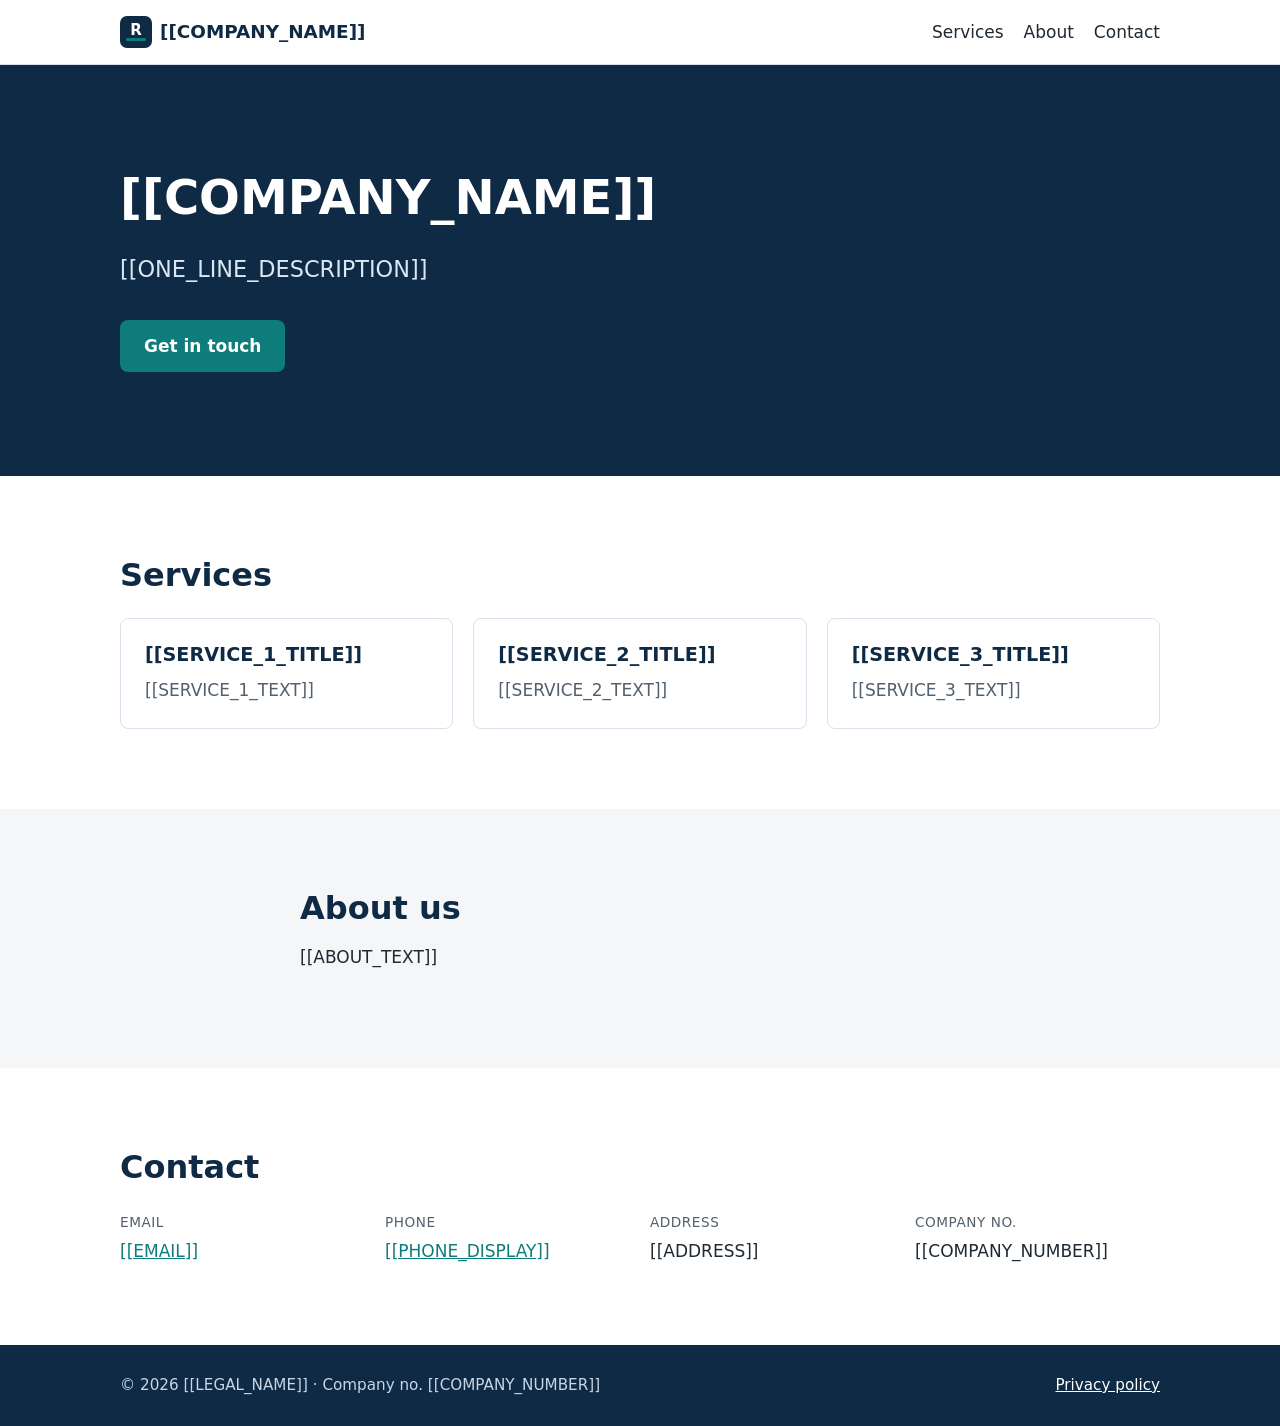
==== index.html @ 6f3c012b "Scaffold static company site with placeholders Co-Authored-By: Claude Opus 5.5 (1M context) <noreply" ====
<!doctype html>
<html lang="en" dir="ltr">
<head>
  <meta charset="utf-8">
  <meta name="viewport" content="width=device-width, initial-scale=1">
  <title>[[COMPANY_NAME]] | [[ONE_LINE_DESCRIPTION]]</title>
  <meta name="description" content="[[ONE_LINE_DESCRIPTION]]">
  <link rel="canonical" href="https://[[DOMAIN]]/">

  <!-- Open Graph / social sharing -->
  <meta property="og:type" content="website">
  <meta property="og:site_name" content="[[COMPANY_NAME]]">
  <meta property="og:title" content="[[COMPANY_NAME]]">
  <meta property="og:description" content="[[ONE_LINE_DESCRIPTION]]">
  <meta property="og:url" content="https://[[DOMAIN]]/">
  <meta property="og:image" content="https://[[DOMAIN]]/assets/img/og-image.png">
  <meta property="og:image:width" content="1200">
  <meta property="og:image:height" content="630">
  <meta property="og:locale" content="en_US">
  <meta name="twitter:card" content="summary_large_image">

  <link rel="icon" href="/favicon.svg" type="image/svg+xml">
  <link rel="apple-touch-icon" href="/assets/img/apple-touch-icon.png">
  <meta name="theme-color" content="#0f2a44">
  <link rel="stylesheet" href="/assets/css/styles.css">

  <!-- Structured data: tells search engines this is a real organization -->
  <script type="application/ld+json">
  {
    "@context": "https://schema.org",
    "@type": "Organization",
    "name": "[[LEGAL_NAME]]",
    "url": "https://[[DOMAIN]]/",
    "email": "[[EMAIL]]",
    "telephone": "[[PHONE_INTERNATIONAL]]",
    "address": {
      "@type": "PostalAddress",
      "streetAddress": "[[STREET]]",
      "addressLocality": "[[CITY]]",
      "addressCountry": "IL"
    }
  }
  </script>
</head>
<body>
  <a class="skip-link" href="#main">Skip to content</a>

  <header class="site-header">
    <div class="container header-inner">
      <a class="brand" href="/" aria-label="[[COMPANY_NAME]] home">
        <img src="/favicon.svg" alt="" width="32" height="32">
        <span>[[COMPANY_NAME]]</span>
      </a>
      <nav aria-label="Main">
        <ul class="nav-list">
          <li><a href="#services">Services</a></li>
          <li><a href="#about">About</a></li>
          <li><a href="#contact">Contact</a></li>
        </ul>
      </nav>
    </div>
  </header>

  <main id="main">
    <section class="hero">
      <div class="container">
        <h1>[[COMPANY_NAME]]</h1>
        <p class="lead">[[ONE_LINE_DESCRIPTION]]</p>
        <a class="button" href="#contact">Get in touch</a>
      </div>
    </section>

    <section id="services" class="section">
      <div class="container">
        <h2>Services</h2>
        <ul class="cards">
          <li class="card">
            <h3>[[SERVICE_1_TITLE]]</h3>
            <p>[[SERVICE_1_TEXT]]</p>
          </li>
          <li class="card">
            <h3>[[SERVICE_2_TITLE]]</h3>
            <p>[[SERVICE_2_TEXT]]</p>
          </li>
          <li class="card">
            <h3>[[SERVICE_3_TITLE]]</h3>
            <p>[[SERVICE_3_TEXT]]</p>
          </li>
        </ul>
      </div>
    </section>

    <section id="about" class="section section-alt">
      <div class="container narrow">
        <h2>About us</h2>
        <p>[[ABOUT_TEXT]]</p>
      </div>
    </section>

    <section id="contact" class="section">
      <div class="container">
        <h2>Contact</h2>
        <dl class="contact-list">
          <div>
            <dt>Email</dt>
            <dd><a href="mailto:[[EMAIL]]">[[EMAIL]]</a></dd>
          </div>
          <div>
            <dt>Phone</dt>
            <dd><a href="tel:[[PHONE_INTERNATIONAL]]" dir="ltr">[[PHONE_DISPLAY]]</a></dd>
          </div>
          <div>
            <dt>Address</dt>
            <dd><address>[[ADDRESS]]</address></dd>
          </div>
          <div>
            <dt>Company no.</dt>
            <dd dir="ltr">[[COMPANY_NUMBER]]</dd>
          </div>
        </dl>
      </div>
    </section>
  </main>

  <footer class="site-footer">
    <div class="container footer-inner">
      <p>&copy; 2026 [[LEGAL_NAME]] &middot; Company no. <span dir="ltr">[[COMPANY_NUMBER]]</span></p>
      <p><a href="/privacy.html">Privacy policy</a></p>
    </div>
  </footer>
</body>
</html>
---- assets/css/styles.css ----
/*
  Site styles. One file, no build step.
  Brand tokens live in :root. Change colors and fonts there, not in individual rules.
  Use logical properties (margin-inline, padding-block, inset-inline-start...)
  instead of left/right so the same CSS works for Hebrew (RTL) and English (LTR).
*/

:root {
  /* Brand colors (proposed; see CLAUDE.md) */
  --color-primary: #0f2a44;      /* deep navy: headings, header, footer */
  --color-accent: #0e7c7b;       /* teal: buttons, links */
  --color-accent-dark: #0a5f5e;  /* hover state */
  --color-text: #1f2933;
  --color-muted: #52606d;
  --color-bg: #ffffff;
  --color-bg-alt: #f4f6f8;
  --color-border: #d9e2ec;

  /* Typography. System fonts: fast, no external requests, good Hebrew support. */
  --font-sans: system-ui, -apple-system, "Segoe UI", Roboto, "Noto Sans Hebrew",
    "Helvetica Neue", Arial, sans-serif;

  --radius: 8px;
  --max-width: 1080px;
  --space: 1rem;
}

*,
*::before,
*::after { box-sizing: border-box; }

html { scroll-behavior: smooth; }

@media (prefers-reduced-motion: reduce) {
  html { scroll-behavior: auto; }
}

body {
  margin: 0;
  font-family: var(--font-sans);
  font-size: 1.0625rem;
  line-height: 1.65;
  color: var(--color-text);
  background: var(--color-bg);
}

img { max-width: 100%; height: auto; }

h1, h2, h3 {
  color: var(--color-primary);
  line-height: 1.2;
  margin-block: 0 0.5em;
}
h1 { font-size: clamp(2rem, 5vw, 3rem); }
h2 { font-size: clamp(1.5rem, 3.5vw, 2rem); }
h3 { font-size: 1.2rem; }

p { margin-block: 0 1em; }

a { color: var(--color-accent); }
a:hover { color: var(--color-accent-dark); }

:focus-visible {
  outline: 3px solid var(--color-accent);
  outline-offset: 2px;
}

.container {
  max-width: var(--max-width);
  margin-inline: auto;
  padding-inline: calc(var(--space) * 1.25);
}
.narrow { max-width: 720px; }

/* Accessibility: hidden until focused with the keyboard */
.skip-link {
  position: absolute;
  inset-inline-start: 1rem;
  inset-block-start: -3rem;
  background: var(--color-primary);
  color: #fff;
  padding: 0.5rem 1rem;
  border-radius: var(--radius);
  z-index: 10;
}
.skip-link:focus { inset-block-start: 1rem; }

/* Header */
.site-header {
  border-block-end: 1px solid var(--color-border);
  background: var(--color-bg);
  position: sticky;
  inset-block-start: 0;
  z-index: 5;
}
.header-inner {
  display: flex;
  align-items: center;
  justify-content: space-between;
  gap: var(--space);
  min-height: 64px;
  flex-wrap: wrap;
}
.brand {
  display: inline-flex;
  align-items: center;
  gap: 0.5rem;
  font-weight: 700;
  font-size: 1.15rem;
  color: var(--color-primary);
  text-decoration: none;
}
.nav-list {
  display: flex;
  gap: 1.25rem;
  list-style: none;
  margin: 0;
  padding: 0;
}
.nav-list a {
  color: var(--color-text);
  text-decoration: none;
  font-weight: 500;
}
.nav-list a:hover { color: var(--color-accent); }

/* Hero */
.hero {
  background: var(--color-primary);
  color: #fff;
  padding-block: clamp(3.5rem, 10vw, 6.5rem);
}
.hero h1 { color: #fff; }
.hero .lead {
  font-size: clamp(1.15rem, 2.5vw, 1.4rem);
  max-width: 40ch;
  color: #dbe7f3;
  margin-block-end: 2rem;
}

.button {
  display: inline-block;
  background: var(--color-accent);
  color: #fff;
  padding: 0.75rem 1.5rem;
  border-radius: var(--radius);
  text-decoration: none;
  font-weight: 600;
}
.button:hover { background: var(--color-accent-dark); color: #fff; }

/* Sections */
.section { padding-block: clamp(3rem, 8vw, 5rem); }
.section-alt { background: var(--color-bg-alt); }

.cards {
  display: grid;
  grid-template-columns: repeat(auto-fit, minmax(240px, 1fr));
  gap: 1.25rem;
  list-style: none;
  margin: 1.5rem 0 0;
  padding: 0;
}
.card {
  background: var(--color-bg);
  border: 1px solid var(--color-border);
  border-radius: var(--radius);
  padding: 1.5rem;
}
.card p { color: var(--color-muted); margin: 0; }

/* Contact */
.contact-list {
  display: grid;
  grid-template-columns: repeat(auto-fit, minmax(220px, 1fr));
  gap: 1.25rem;
  margin: 1.5rem 0 0;
}
.contact-list dt {
  font-size: 0.85rem;
  text-transform: uppercase;
  letter-spacing: 0.04em;
  color: var(--color-muted);
}
.contact-list dd { margin: 0.25rem 0 0; font-weight: 500; }
.contact-list address { font-style: normal; }

/* Footer */
.site-footer {
  background: var(--color-primary);
  color: #c8d6e5;
  padding-block: 1.75rem;
  font-size: 0.95rem;
}
.site-footer a { color: #fff; }
.footer-inner {
  display: flex;
  flex-wrap: wrap;
  justify-content: space-between;
  gap: 0.5rem 1.5rem;
}
.footer-inner p { margin: 0; }

/* Plain text pages (privacy policy, 404) */
.page { padding-block: clamp(2.5rem, 6vw, 4rem); }
.page h2 { margin-block-start: 2rem; }
.page .updated { color: var(--color-muted); }

@media (max-width: 520px) {
  .header-inner { padding-block: 0.5rem; }
  .nav-list { gap: 1rem; }
}
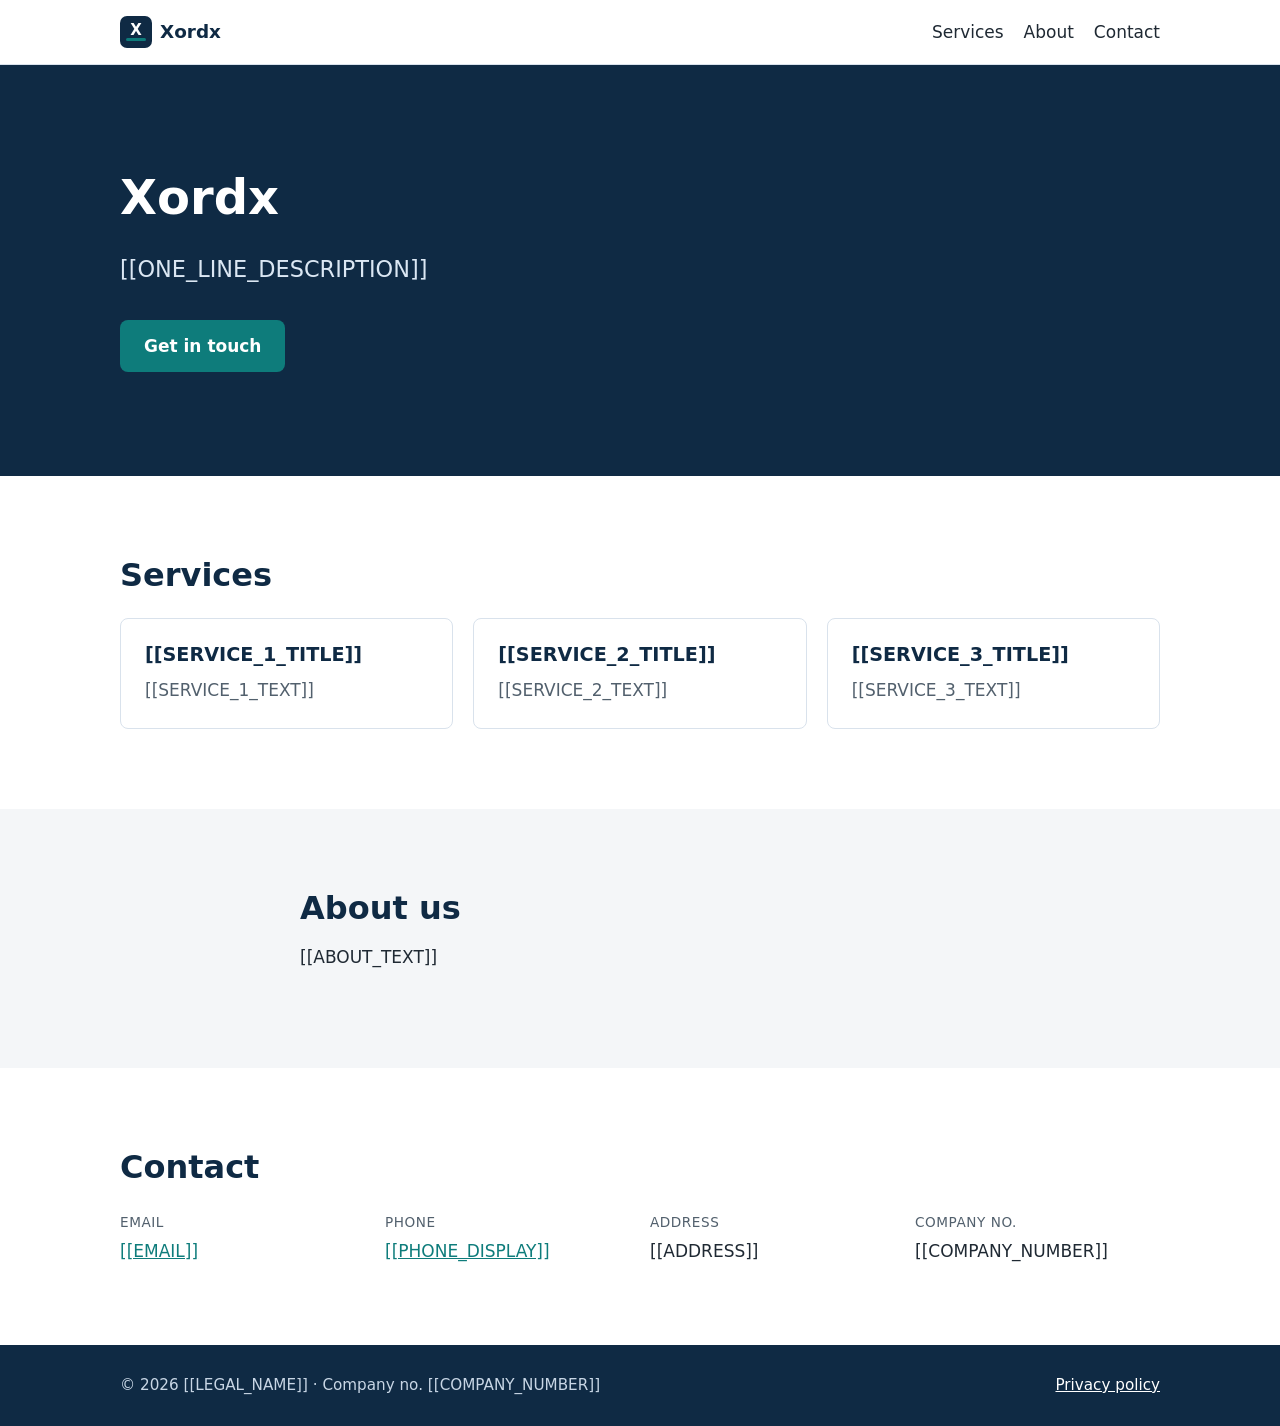
==== commit f3ef5611: "Set working name Xordx, English only, text logo, no form Co-Authored-By: Claude Opus 5.5 (1M context" ====
--- a/index.html
+++ b/index.html
@@ -3,14 +3,14 @@
 <head>
   <meta charset="utf-8">
   <meta name="viewport" content="width=device-width, initial-scale=1">
-  <title>[[COMPANY_NAME]] | [[ONE_LINE_DESCRIPTION]]</title>
+  <title>Xordx | [[ONE_LINE_DESCRIPTION]]</title>
   <meta name="description" content="[[ONE_LINE_DESCRIPTION]]">
   <link rel="canonical" href="https://[[DOMAIN]]/">
 
   <!-- Open Graph / social sharing -->
   <meta property="og:type" content="website">
-  <meta property="og:site_name" content="[[COMPANY_NAME]]">
-  <meta property="og:title" content="[[COMPANY_NAME]]">
+  <meta property="og:site_name" content="Xordx">
+  <meta property="og:title" content="Xordx">
   <meta property="og:description" content="[[ONE_LINE_DESCRIPTION]]">
   <meta property="og:url" content="https://[[DOMAIN]]/">
   <meta property="og:image" content="https://[[DOMAIN]]/assets/img/og-image.png">
@@ -47,9 +47,9 @@
 
   <header class="site-header">
     <div class="container header-inner">
-      <a class="brand" href="/" aria-label="[[COMPANY_NAME]] home">
+      <a class="brand" href="/" aria-label="Xordx home">
         <img src="/favicon.svg" alt="" width="32" height="32">
-        <span>[[COMPANY_NAME]]</span>
+        <span>Xordx</span>
       </a>
       <nav aria-label="Main">
         <ul class="nav-list">
@@ -64,7 +64,7 @@
   <main id="main">
     <section class="hero">
       <div class="container">
-        <h1>[[COMPANY_NAME]]</h1>
+        <h1>Xordx</h1>
         <p class="lead">[[ONE_LINE_DESCRIPTION]]</p>
         <a class="button" href="#contact">Get in touch</a>
       </div>
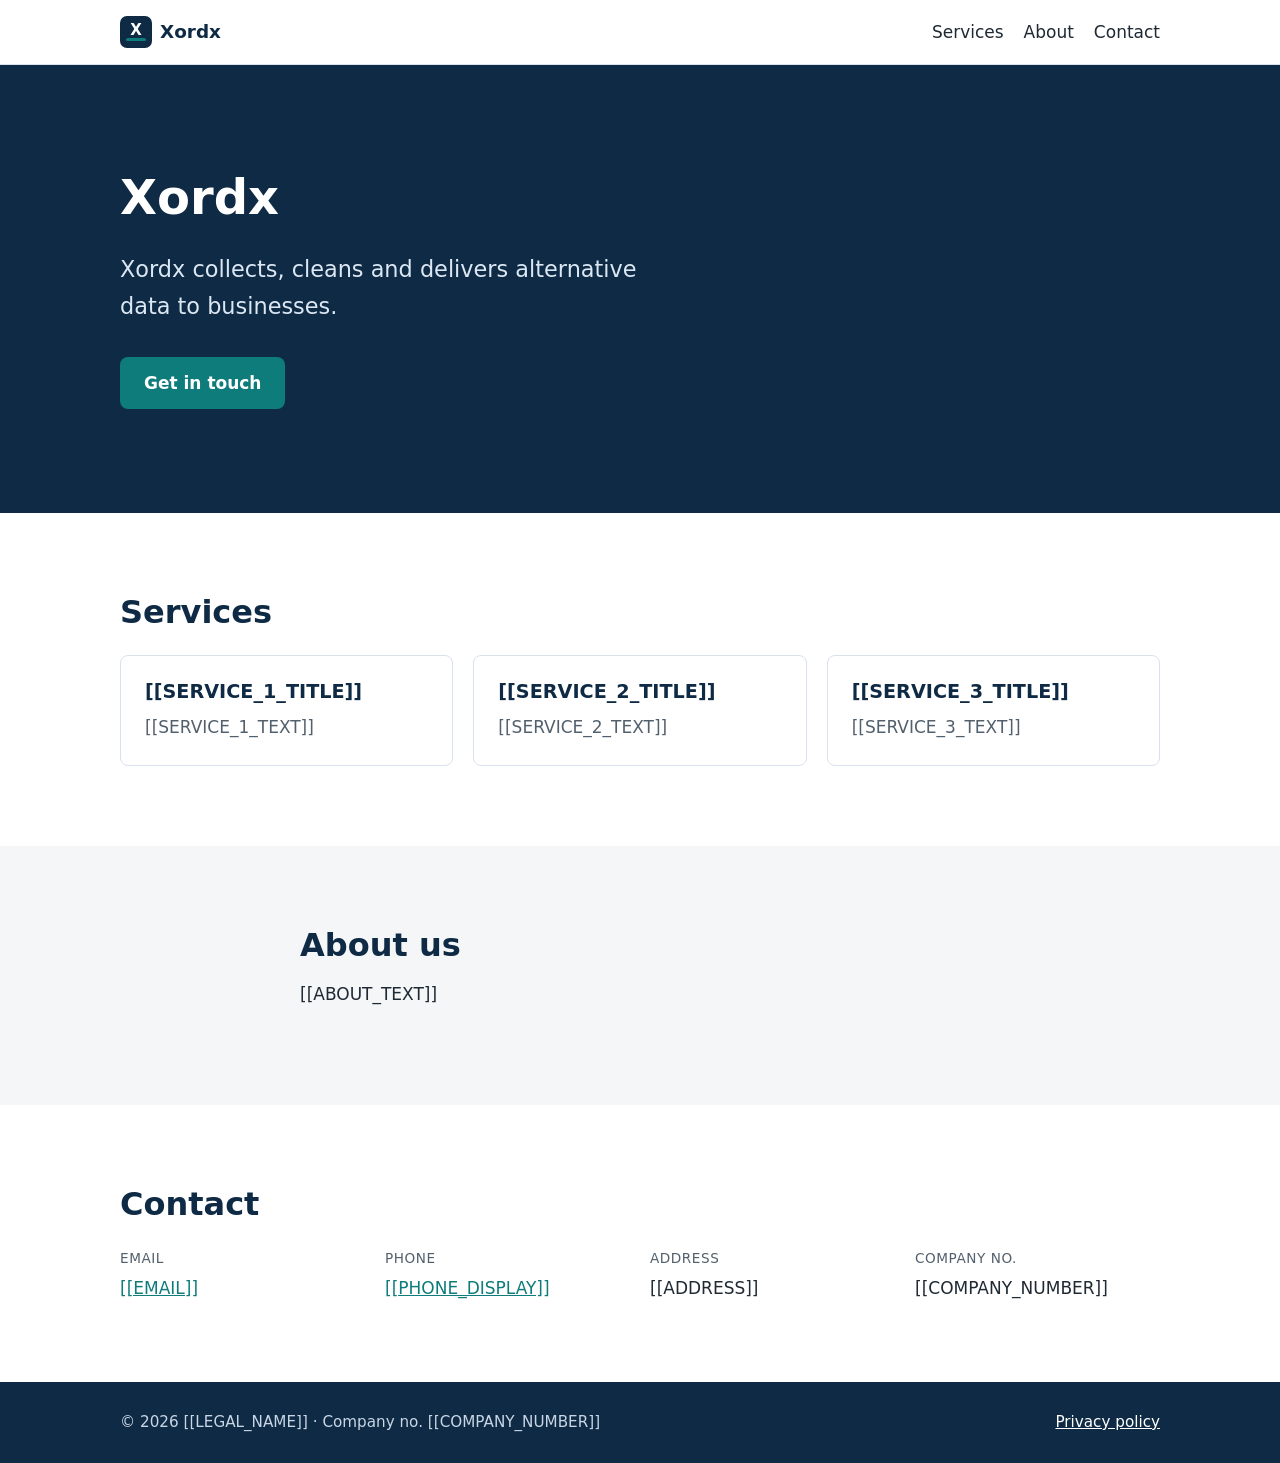
==== commit 8d6ca8c3: "Add hero description Co-Authored-By: Claude Opus 5.5 (1M context) <noreply@anthropic.com> Claude-Ses" ====
--- a/index.html
+++ b/index.html
@@ -3,15 +3,15 @@
 <head>
   <meta charset="utf-8">
   <meta name="viewport" content="width=device-width, initial-scale=1">
-  <title>Xordx | [[ONE_LINE_DESCRIPTION]]</title>
-  <meta name="description" content="[[ONE_LINE_DESCRIPTION]]">
+  <title>Xordx | Alternative data for businesses</title>
+  <meta name="description" content="Xordx collects, cleans and delivers alternative data to businesses.">
   <link rel="canonical" href="https://[[DOMAIN]]/">
 
   <!-- Open Graph / social sharing -->
   <meta property="og:type" content="website">
   <meta property="og:site_name" content="Xordx">
   <meta property="og:title" content="Xordx">
-  <meta property="og:description" content="[[ONE_LINE_DESCRIPTION]]">
+  <meta property="og:description" content="Xordx collects, cleans and delivers alternative data to businesses.">
   <meta property="og:url" content="https://[[DOMAIN]]/">
   <meta property="og:image" content="https://[[DOMAIN]]/assets/img/og-image.png">
   <meta property="og:image:width" content="1200">
@@ -65,7 +65,7 @@
     <section class="hero">
       <div class="container">
         <h1>Xordx</h1>
-        <p class="lead">[[ONE_LINE_DESCRIPTION]]</p>
+        <p class="lead">Xordx collects, cleans and delivers alternative data to businesses.</p>
         <a class="button" href="#contact">Get in touch</a>
       </div>
     </section>
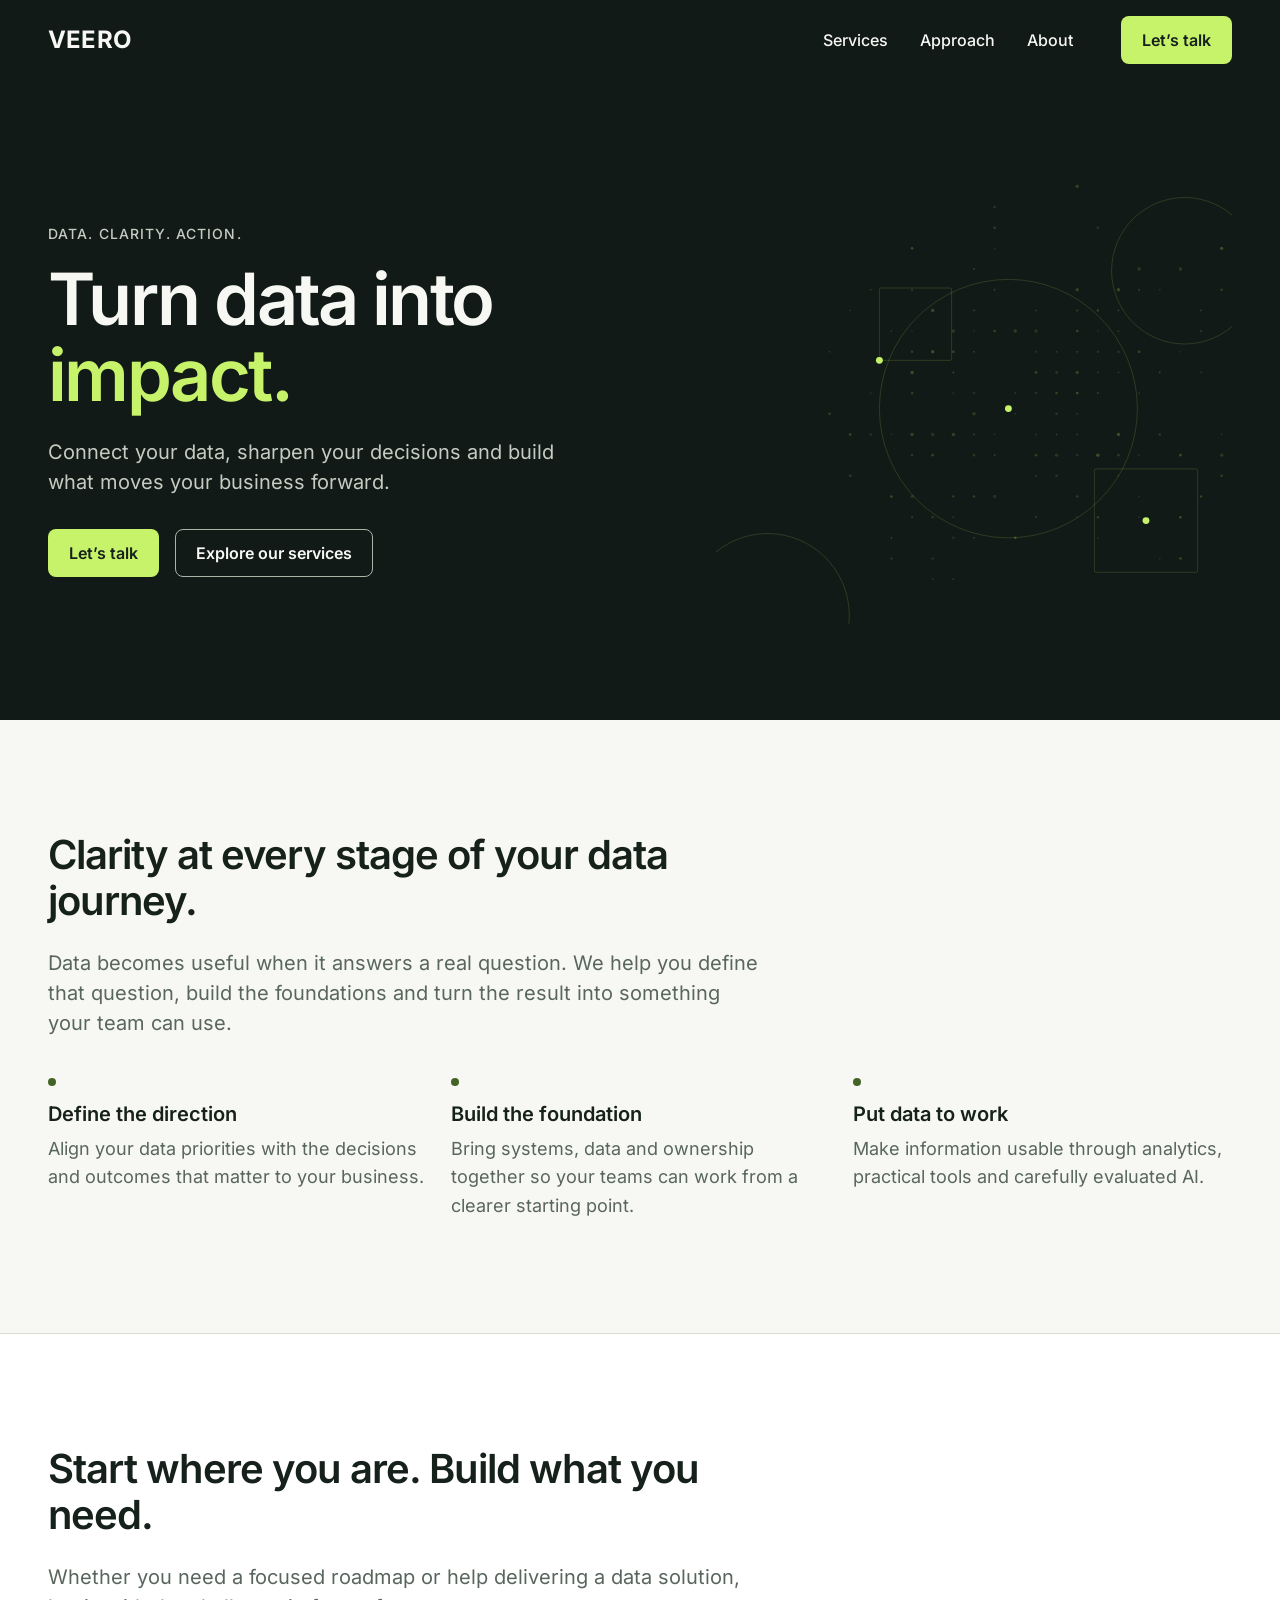
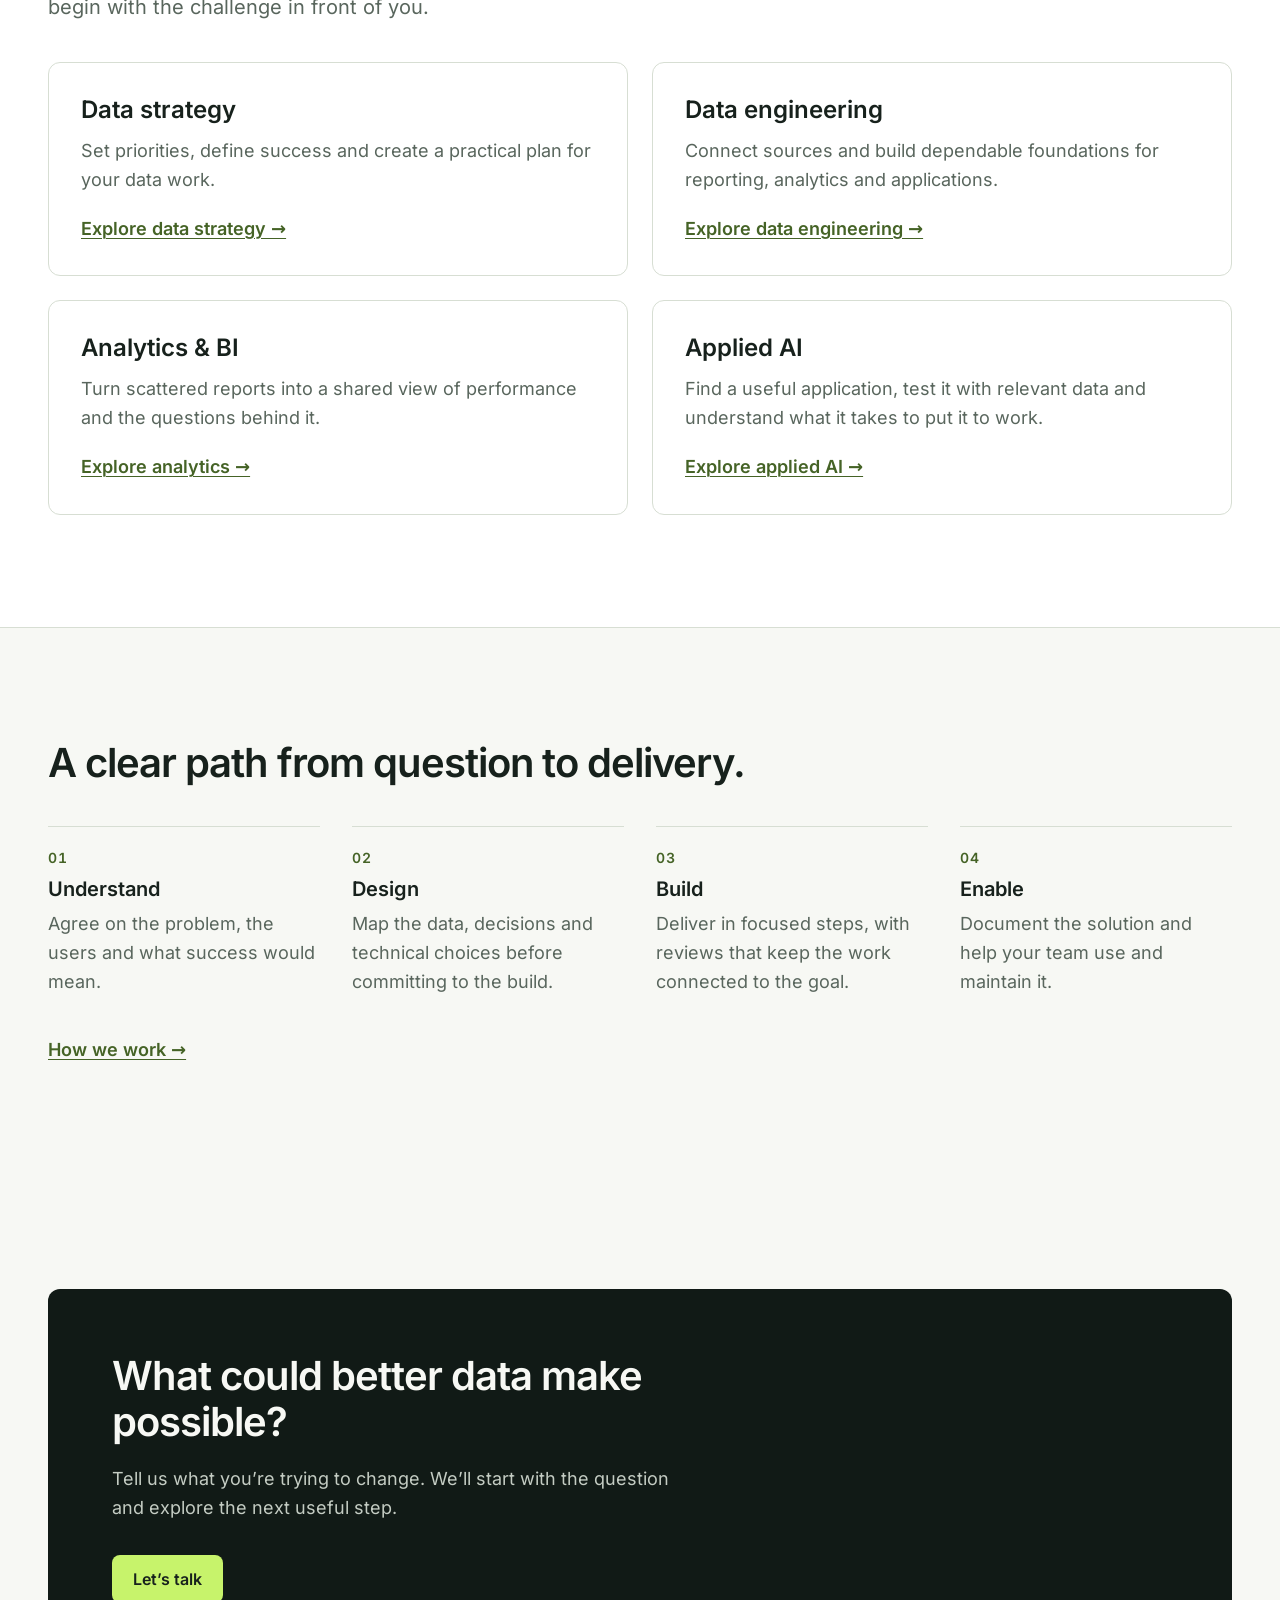
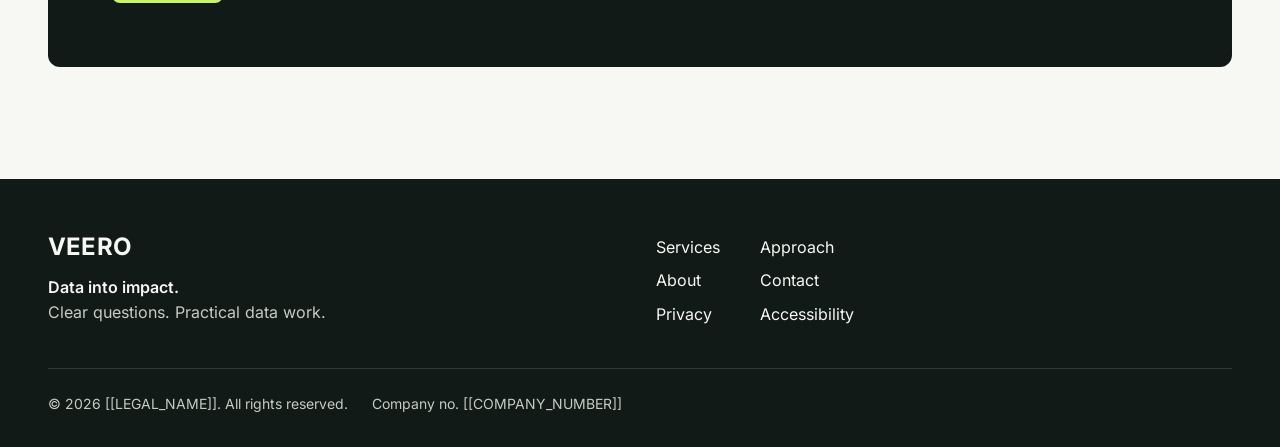
==== commit 3472999d: "Rebuild site from the VEERO brand book Brand tokens, self-hosted Inter, Data-as-Art hero field, and " ====
--- a/index.html
+++ b/index.html
@@ -1,132 +1,146 @@
 <!doctype html>
-<html lang="en" dir="ltr">
+<html lang="en">
 <head>
   <meta charset="utf-8">
   <meta name="viewport" content="width=device-width, initial-scale=1">
-  <title>Xordx | Alternative data for businesses</title>
-  <meta name="description" content="Xordx collects, cleans and delivers alternative data to businesses.">
+  <title>VEERO | Data strategy, engineering &amp; analytics</title>
+  <meta name="description" content="Connect data work to better decisions. Explore VEERO&rsquo;s approach to data strategy, engineering, analytics and applied AI.">
+  <!-- PRE-LAUNCH: remove this noindex (and the Disallow in robots.txt) once content is approved. -->
+  <meta name="robots" content="noindex">
   <link rel="canonical" href="https://[[DOMAIN]]/">
-
-  <!-- Open Graph / social sharing -->
   <meta property="og:type" content="website">
-  <meta property="og:site_name" content="Xordx">
-  <meta property="og:title" content="Xordx">
-  <meta property="og:description" content="Xordx collects, cleans and delivers alternative data to businesses.">
+  <meta property="og:site_name" content="VEERO">
+  <meta property="og:title" content="VEERO | Data strategy, engineering &amp; analytics">
+  <meta property="og:description" content="Connect data work to better decisions. Explore VEERO&rsquo;s approach to data strategy, engineering, analytics and applied AI.">
   <meta property="og:url" content="https://[[DOMAIN]]/">
   <meta property="og:image" content="https://[[DOMAIN]]/assets/img/og-image.png">
   <meta property="og:image:width" content="1200">
   <meta property="og:image:height" content="630">
   <meta property="og:locale" content="en_US">
   <meta name="twitter:card" content="summary_large_image">
-
   <link rel="icon" href="/favicon.svg" type="image/svg+xml">
-  <link rel="apple-touch-icon" href="/assets/img/apple-touch-icon.png">
-  <meta name="theme-color" content="#0f2a44">
+  <meta name="theme-color" content="#111a16">
+  <link rel="preload" href="/assets/fonts/inter-latin-wght-normal.woff2" as="font" type="font/woff2" crossorigin>
   <link rel="stylesheet" href="/assets/css/styles.css">
-
-  <!-- Structured data: tells search engines this is a real organization -->
-  <script type="application/ld+json">
-  {
-    "@context": "https://schema.org",
-    "@type": "Organization",
-    "name": "[[LEGAL_NAME]]",
-    "url": "https://[[DOMAIN]]/",
-    "email": "[[EMAIL]]",
-    "telephone": "[[PHONE_INTERNATIONAL]]",
-    "address": {
-      "@type": "PostalAddress",
-      "streetAddress": "[[STREET]]",
-      "addressLocality": "[[CITY]]",
-      "addressCountry": "IL"
-    }
-  }
-  </script>
+  <script>document.documentElement.classList.add("js")</script>
 </head>
 <body>
   <a class="skip-link" href="#main">Skip to content</a>
 
-  <header class="site-header">
+  <header class="site-header on-dark">
     <div class="container header-inner">
-      <a class="brand" href="/" aria-label="Xordx home">
-        <img src="/favicon.svg" alt="" width="32" height="32">
-        <span>Xordx</span>
-      </a>
-      <nav aria-label="Main">
-        <ul class="nav-list">
-          <li><a href="#services">Services</a></li>
-          <li><a href="#about">About</a></li>
-          <li><a href="#contact">Contact</a></li>
+      <a class="wordmark" href="/" aria-label="VEERO home">VEERO</a>
+      <button class="menu-button" type="button" aria-expanded="false" aria-controls="site-nav">Menu</button>
+      <nav id="site-nav" class="site-nav" aria-label="Main">
+        <ul>
+          <li><a href="/services/">Services</a></li>
+          <li><a href="/approach/">Approach</a></li>
+          <li><a href="/about/">About</a></li>
+          <li><a class="button button-primary nav-cta" href="/contact/">Let&rsquo;s talk</a></li>
         </ul>
       </nav>
     </div>
   </header>
 
   <main id="main">
-    <section class="hero">
-      <div class="container">
-        <h1>Xordx</h1>
-        <p class="lead">Xordx collects, cleans and delivers alternative data to businesses.</p>
-        <a class="button" href="#contact">Get in touch</a>
+    <section class="hero on-dark">
+      <div class="container hero-grid">
+        <div>
+          <p class="eyebrow">Data. Clarity. Action.</p>
+          <h1>Turn data into <em>impact.</em></h1>
+          <p class="lead">Connect your data, sharpen your decisions and build what moves your business forward.</p>
+          <div class="actions">
+            <a class="button button-primary" href="/contact/">Let&rsquo;s talk</a>
+            <a class="button button-secondary" href="/services/">Explore our services</a>
+          </div>
+        </div>
+        <figure class="hero-art">
+          <img src="/assets/img/data-field-dark.svg" alt="" width="600" height="520">
+        </figure>
       </div>
     </section>
 
-    <section id="services" class="section">
+    <section class="section">
       <div class="container">
-        <h2>Services</h2>
-        <ul class="cards">
-          <li class="card">
-            <h3>[[SERVICE_1_TITLE]]</h3>
-            <p>[[SERVICE_1_TEXT]]</p>
-          </li>
-          <li class="card">
-            <h3>[[SERVICE_2_TITLE]]</h3>
-            <p>[[SERVICE_2_TEXT]]</p>
-          </li>
-          <li class="card">
-            <h3>[[SERVICE_3_TITLE]]</h3>
-            <p>[[SERVICE_3_TEXT]]</p>
-          </li>
+        <div class="section-head">
+          <h2>Clarity at every stage of your data journey.</h2>
+          <p class="lead">Data becomes useful when it answers a real question. We help you define that question, build the foundations and turn the result into something your team can use.</p>
+        </div>
+        <ul class="grid grid-3">
+          <li class="value"><span class="value-mark" aria-hidden="true"></span><h3>Define the direction</h3><p>Align your data priorities with the decisions and outcomes that matter to your business.</p></li>
+          <li class="value"><span class="value-mark" aria-hidden="true"></span><h3>Build the foundation</h3><p>Bring systems, data and ownership together so your teams can work from a clearer starting point.</p></li>
+          <li class="value"><span class="value-mark" aria-hidden="true"></span><h3>Put data to work</h3><p>Make information usable through analytics, practical tools and carefully evaluated AI.</p></li>
         </ul>
       </div>
     </section>
 
-    <section id="about" class="section section-alt">
-      <div class="container narrow">
-        <h2>About us</h2>
-        <p>[[ABOUT_TEXT]]</p>
+    <section class="section section-white section-rule">
+      <div class="container">
+        <div class="section-head">
+          <h2>Start where you are. Build what you need.</h2>
+          <p class="lead">Whether you need a focused roadmap or help delivering a data solution, begin with the challenge in front of you.</p>
+        </div>
+        <ul class="grid grid-2">
+          <li class="card"><h3>Data strategy</h3><p>Set priorities, define success and create a practical plan for your data work.</p><a class="text-link" href="/services/data-strategy/">Explore data strategy</a></li>
+          <li class="card"><h3>Data engineering</h3><p>Connect sources and build dependable foundations for reporting, analytics and applications.</p><a class="text-link" href="/services/data-engineering/">Explore data engineering</a></li>
+          <li class="card"><h3>Analytics &amp; BI</h3><p>Turn scattered reports into a shared view of performance and the questions behind it.</p><a class="text-link" href="/services/analytics/">Explore analytics</a></li>
+          <li class="card"><h3>Applied AI</h3><p>Find a useful application, test it with relevant data and understand what it takes to put it to work.</p><a class="text-link" href="/services/applied-ai/">Explore applied AI</a></li>
+        </ul>
       </div>
     </section>
 
-    <section id="contact" class="section">
+    <section class="section section-rule">
       <div class="container">
-        <h2>Contact</h2>
-        <dl class="contact-list">
-          <div>
-            <dt>Email</dt>
-            <dd><a href="mailto:[[EMAIL]]">[[EMAIL]]</a></dd>
-          </div>
-          <div>
-            <dt>Phone</dt>
-            <dd><a href="tel:[[PHONE_INTERNATIONAL]]" dir="ltr">[[PHONE_DISPLAY]]</a></dd>
-          </div>
-          <div>
-            <dt>Address</dt>
-            <dd><address>[[ADDRESS]]</address></dd>
-          </div>
-          <div>
-            <dt>Company no.</dt>
-            <dd dir="ltr">[[COMPANY_NUMBER]]</dd>
-          </div>
-        </dl>
+        <div class="section-head">
+          <h2>A clear path from question to delivery.</h2>
+        </div>
+        <ol class="steps">
+          <li><span class="step-num">01</span><h3>Understand</h3><p>Agree on the problem, the users and what success would mean.</p></li>
+          <li><span class="step-num">02</span><h3>Design</h3><p>Map the data, decisions and technical choices before committing to the build.</p></li>
+          <li><span class="step-num">03</span><h3>Build</h3><p>Deliver in focused steps, with reviews that keep the work connected to the goal.</p></li>
+          <li><span class="step-num">04</span><h3>Enable</h3><p>Document the solution and help your team use and maintain it.</p></li>
+        </ol>
+        <p style="margin-block-start: 2.5rem"><a class="text-link" href="/approach/">How we work</a></p>
+      </div>
+    </section>
+
+    <section class="section">
+      <div class="container">
+        <div class="cta-block on-dark">
+          <h2>What could better data make possible?</h2>
+          <p>Tell us what you&rsquo;re trying to change. We&rsquo;ll start with the question and explore the next useful step.</p>
+          <div class="actions"><a class="button button-primary" href="/contact/">Let&rsquo;s talk</a></div>
+        </div>
       </div>
     </section>
   </main>
 
-  <footer class="site-footer">
-    <div class="container footer-inner">
-      <p>&copy; 2026 [[LEGAL_NAME]] &middot; Company no. <span dir="ltr">[[COMPANY_NUMBER]]</span></p>
-      <p><a href="/privacy.html">Privacy policy</a></p>
+  <footer class="site-footer on-dark">
+    <div class="container">
+      <div class="footer-grid">
+        <div class="footer-brand">
+          <a class="wordmark" href="/" aria-label="VEERO home">VEERO</a>
+          <p class="brand-line">Data into impact.</p>
+          <p>Clear questions. Practical data work.</p>
+        </div>
+        <nav class="footer-nav" aria-label="Footer">
+          <ul>
+            <li><a href="/services/">Services</a></li>
+            <li><a href="/approach/">Approach</a></li>
+            <li><a href="/about/">About</a></li>
+            <li><a href="/contact/">Contact</a></li>
+            <li><a href="/privacy/">Privacy</a></li>
+            <li><a href="/accessibility/">Accessibility</a></li>
+          </ul>
+        </nav>
+      </div>
+      <div class="footer-legal">
+        <p>&copy; 2026 [[LEGAL_NAME]]. All rights reserved.</p>
+        <p>Company no. <span dir="ltr">[[COMPANY_NUMBER]]</span></p>
+      </div>
     </div>
   </footer>
+
+  <script src="/assets/js/menu.js" defer></script>
 </body>
 </html>
--- a/assets/css/styles.css
+++ b/assets/css/styles.css
@@ -1,212 +1,405 @@
 /*
-  Site styles. One file, no build step.
-  Brand tokens live in :root. Change colors and fonts there, not in individual rules.
+  VEERO site styles. One file, no build step.
+  Tokens come from the VEERO brand book (Edition 1.0, page 33). They are
+  proposed values pending brand confirmation: change them here, in :root,
+  never in individual rules.
   Use logical properties (margin-inline, padding-block, inset-inline-start...)
-  instead of left/right so the same CSS works for Hebrew (RTL) and English (LTR).
+  instead of left/right.
 */
 
+@font-face {
+  font-family: "Inter";
+  src: url("/assets/fonts/inter-latin-wght-normal.woff2") format("woff2");
+  font-weight: 100 900;
+  font-style: normal;
+  font-display: swap;
+}
+
 :root {
-  /* Brand colors (proposed; see CLAUDE.md) */
-  --color-primary: #0f2a44;      /* deep navy: headings, header, footer */
-  --color-accent: #0e7c7b;       /* teal: buttons, links */
-  --color-accent-dark: #0a5f5e;  /* hover state */
-  --color-text: #1f2933;
-  --color-muted: #52606d;
-  --color-bg: #ffffff;
-  --color-bg-alt: #f4f6f8;
-  --color-border: #d9e2ec;
-
-  /* Typography. System fonts: fast, no external requests, good Hebrew support. */
-  --font-sans: system-ui, -apple-system, "Segoe UI", Roboto, "Noto Sans Hebrew",
-    "Helvetica Neue", Arial, sans-serif;
-
-  --radius: 8px;
-  --max-width: 1080px;
-  --space: 1rem;
-}
-
-*,
-*::before,
-*::after { box-sizing: border-box; }
-
-html { scroll-behavior: smooth; }
-
-@media (prefers-reduced-motion: reduce) {
-  html { scroll-behavior: auto; }
+  /* Brand palette (brand book p.6) */
+  --veero-dark: #111a16;    /* forest black: hero, footer, closing CTA */
+  --veero-ink: #17211c;     /* body text and headings */
+  --veero-lime: #c7f36b;    /* signal lime: "impact", primary CTA. Never as text on light */
+  --veero-paper: #f7f8f4;   /* page background */
+  --veero-white: #ffffff;   /* cards, form fields */
+  --veero-soft: #f3f9e9;    /* quiet tinted surface */
+  --veero-mist: #dff7b7;    /* gradient tint only */
+  --veero-muted: #59665d;   /* secondary text, control borders */
+  --veero-green: #456326;   /* links on light, "impact" on light */
+  --veero-line: #d7ded3;    /* hairlines, card borders */
+  --veero-error: #a72b2b;   /* form errors only */
+
+  /* Interaction states (brand book p.13) */
+  --lime-hover: #b7e65b;
+  --lime-pressed: #a8d550;
+  --line-on-dark: #aab5a9;
+  --text-on-dark: #f7f8f4;
+  --muted-on-dark: #c4ccc3;
+
+  /* Layout */
+  --content-max: 80rem;     /* 1280px */
+  --reading-max: 45rem;     /* 720px */
+  --radius-control: 0.5rem; /* 8px */
+  --radius-card: 0.75rem;   /* 12px */
+  --header-h: 64px;
+  --section-pad: 56px;
+
+  /* Subtle lime wash (brand book p.7). Max one per viewport. */
+  --wash: radial-gradient(ellipse at 82% 24%,
+    rgba(199, 243, 107, 0.16) 0%,
+    rgba(223, 247, 183, 0.10) 40%,
+    rgba(247, 248, 244, 0) 72%);
+
+  --font: Inter, system-ui, -apple-system, BlinkMacSystemFont, "Segoe UI", sans-serif;
+}
+
+@media (min-width: 768px) {
+  :root { --section-pad: 80px; }
+}
+@media (min-width: 1200px) {
+  :root { --header-h: 80px; --section-pad: 112px; }
+}
+
+/* ---------- Base ---------- */
+
+*, *::before, *::after { box-sizing: border-box; }
+
+html {
+  scroll-padding-top: calc(var(--header-h) + 16px);
+  -webkit-text-size-adjust: 100%;
 }
 
 body {
   margin: 0;
-  font-family: var(--font-sans);
-  font-size: 1.0625rem;
-  line-height: 1.65;
-  color: var(--color-text);
-  background: var(--color-bg);
-}
-
-img { max-width: 100%; height: auto; }
-
-h1, h2, h3 {
-  color: var(--color-primary);
-  line-height: 1.2;
-  margin-block: 0 0.5em;
-}
-h1 { font-size: clamp(2rem, 5vw, 3rem); }
-h2 { font-size: clamp(1.5rem, 3.5vw, 2rem); }
-h3 { font-size: 1.2rem; }
-
-p { margin-block: 0 1em; }
-
-a { color: var(--color-accent); }
-a:hover { color: var(--color-accent-dark); }
+  font-family: var(--font);
+  font-size: 1rem;           /* 16px mobile */
+  line-height: 1.6;
+  color: var(--veero-ink);
+  background: var(--veero-paper);
+  overflow-wrap: break-word;
+}
+@media (min-width: 768px) { body { font-size: 1.125rem; } } /* 18px */
+
+img, svg { max-width: 100%; height: auto; }
+
+h1, h2, h3 { margin-block: 0; font-weight: 600; color: inherit; }
+h1 { font-size: clamp(2.25rem, 1.5rem + 3vw, 3.5rem); line-height: 1.10; letter-spacing: -0.025em; }
+h2 { font-size: clamp(1.875rem, 1.5rem + 1.5vw, 2.5rem); line-height: 1.15; letter-spacing: -0.025em; }
+h3 { font-size: clamp(1.375rem, 1.3rem + 0.3vw, 1.5rem); line-height: 1.25; }
+p  { margin-block: 0 1em; }
+p:last-child { margin-block-end: 0; }
+
+a { color: var(--veero-green); text-decoration-thickness: 1px; text-underline-offset: 0.18em; }
+a:hover { text-decoration-thickness: 2px; }
 
 :focus-visible {
-  outline: 3px solid var(--color-accent);
-  outline-offset: 2px;
+  outline: 3px solid var(--veero-green);
+  outline-offset: 3px;
+}
+.on-dark :focus-visible { outline-color: var(--veero-paper); }
+
+@media (prefers-reduced-motion: no-preference) {
+  html { scroll-behavior: smooth; }
 }
 
 .container {
-  max-width: var(--max-width);
+  width: calc(100% - 2.5rem);          /* 20px sides */
+  max-width: var(--content-max);
   margin-inline: auto;
-  padding-inline: calc(var(--space) * 1.25);
-}
-.narrow { max-width: 720px; }
-
-/* Accessibility: hidden until focused with the keyboard */
+}
+@media (min-width: 768px)  { .container { width: calc(100% - 4rem); } }  /* 32px */
+@media (min-width: 1200px) { .container { width: calc(100% - 6rem); } }  /* 48px */
+
+.reading { max-width: var(--reading-max); }
+
+.eyebrow {
+  margin-block-end: 1rem;
+  font-size: 0.875rem;
+  font-weight: 500;
+  letter-spacing: 0.08em;
+  text-transform: uppercase;
+  color: var(--veero-green);
+}
+.on-dark .eyebrow { color: var(--muted-on-dark); }
+
+.lead { font-size: 1.125rem; line-height: 1.5; color: var(--veero-muted); }
+@media (min-width: 768px) { .lead { font-size: 1.25rem; } }
+
 .skip-link {
   position: absolute;
   inset-inline-start: 1rem;
-  inset-block-start: -3rem;
-  background: var(--color-primary);
-  color: #fff;
-  padding: 0.5rem 1rem;
-  border-radius: var(--radius);
-  z-index: 10;
+  inset-block-start: -4rem;
+  z-index: 100;
+  padding: 0.75rem 1rem;
+  background: var(--veero-ink);
+  color: var(--veero-paper);
+  border-radius: var(--radius-control);
 }
 .skip-link:focus { inset-block-start: 1rem; }
 
-/* Header */
+.visually-hidden {
+  position: absolute; width: 1px; height: 1px; overflow: hidden;
+  clip: rect(0 0 0 0); clip-path: inset(50%); white-space: nowrap;
+}
+
+/* ---------- Buttons ---------- */
+
+.button {
+  display: inline-flex;
+  align-items: center;
+  justify-content: center;
+  min-height: 48px;
+  padding: 0.75rem 1.25rem;
+  border-radius: var(--radius-control);
+  border: 1px solid transparent;
+  font: 600 1rem/1.25 var(--font);
+  text-decoration: none;
+  cursor: pointer;
+}
+.button-primary { background: var(--veero-lime); color: var(--veero-ink); }
+.button-primary:hover { background: var(--lime-hover); color: var(--veero-ink); }
+.button-primary:active { background: var(--lime-pressed); }
+
+.button-secondary { background: transparent; color: var(--veero-ink); border-color: var(--veero-muted); }
+.button-secondary:hover { background: var(--veero-soft); color: var(--veero-ink); }
+.on-dark .button-secondary { color: var(--text-on-dark); border-color: var(--line-on-dark); }
+.on-dark .button-secondary:hover { background: rgba(247, 248, 244, 0.08); color: var(--text-on-dark); }
+
+.actions { display: flex; flex-wrap: wrap; gap: 12px 16px; margin-block-start: 2rem; }
+@media (max-width: 767px) {
+  .actions { flex-direction: column; }
+  .actions .button { width: 100%; }
+}
+
+.text-link { font-weight: 600; }
+.text-link::after { content: " \2192"; }
+
+/* ---------- Header ---------- */
+
 .site-header {
-  border-block-end: 1px solid var(--color-border);
-  background: var(--color-bg);
   position: sticky;
   inset-block-start: 0;
-  z-index: 5;
+  z-index: 50;
+  background: var(--veero-dark);
+  color: var(--text-on-dark);
 }
 .header-inner {
   display: flex;
   align-items: center;
   justify-content: space-between;
-  gap: var(--space);
-  min-height: 64px;
-  flex-wrap: wrap;
-}
-.brand {
-  display: inline-flex;
-  align-items: center;
-  gap: 0.5rem;
+  gap: 1.5rem;
+  min-height: var(--header-h);
+}
+.wordmark {
   font-weight: 700;
-  font-size: 1.15rem;
-  color: var(--color-primary);
+  font-size: 1.5rem;
+  letter-spacing: 0.01em;
+  color: var(--text-on-dark);
   text-decoration: none;
-}
-.nav-list {
-  display: flex;
-  gap: 1.25rem;
-  list-style: none;
-  margin: 0;
-  padding: 0;
-}
-.nav-list a {
-  color: var(--color-text);
+  line-height: 1;
+}
+.wordmark:hover { color: var(--text-on-dark); }
+
+.menu-button {
+  display: none;
+  min-height: 44px;
+  padding: 0.5rem 1rem;
+  border: 1px solid var(--line-on-dark);
+  border-radius: var(--radius-control);
+  background: transparent;
+  color: var(--text-on-dark);
+  font: 500 1rem/1 var(--font);
+  cursor: pointer;
+}
+
+.site-nav ul { display: flex; align-items: center; gap: 2rem; margin: 0; padding: 0; list-style: none; }
+.site-nav a:not(.button) {
+  color: var(--text-on-dark);
   text-decoration: none;
   font-weight: 500;
-}
-.nav-list a:hover { color: var(--color-accent); }
-
-/* Hero */
-.hero {
-  background: var(--color-primary);
-  color: #fff;
-  padding-block: clamp(3.5rem, 10vw, 6.5rem);
-}
-.hero h1 { color: #fff; }
-.hero .lead {
-  font-size: clamp(1.15rem, 2.5vw, 1.4rem);
-  max-width: 40ch;
-  color: #dbe7f3;
-  margin-block-end: 2rem;
-}
-
-.button {
-  display: inline-block;
-  background: var(--color-accent);
-  color: #fff;
-  padding: 0.75rem 1.5rem;
-  border-radius: var(--radius);
-  text-decoration: none;
-  font-weight: 600;
-}
-.button:hover { background: var(--color-accent-dark); color: #fff; }
-
-/* Sections */
-.section { padding-block: clamp(3rem, 8vw, 5rem); }
-.section-alt { background: var(--color-bg-alt); }
-
-.cards {
-  display: grid;
-  grid-template-columns: repeat(auto-fit, minmax(240px, 1fr));
-  gap: 1.25rem;
-  list-style: none;
-  margin: 1.5rem 0 0;
-  padding: 0;
-}
+  font-size: 1rem;
+  padding-block: 0.5rem;
+}
+.site-nav a:not(.button):hover,
+.site-nav a[aria-current="page"] {
+  text-decoration: underline;
+  text-decoration-color: var(--veero-lime);
+  text-decoration-thickness: 2px;
+  text-underline-offset: 0.4em;
+}
+.site-nav .nav-cta { margin-inline-start: 1rem; }
+
+/* Below 1200px: labelled Menu button + full-width panel. Only when JS is
+   running (html.js), so without JS the nav stays visible and wraps. */
+@media (max-width: 1199px) {
+  .js .menu-button { display: inline-flex; align-items: center; }
+  .js .site-nav {
+    display: none;
+    position: absolute;
+    inset-inline: 0;
+    inset-block-start: 100%;
+    background: var(--veero-dark);
+    border-block-start: 1px solid rgba(247, 248, 244, 0.12);
+    padding: 1rem 20px 1.5rem;
+  }
+  .js .site-nav.is-open { display: block; }
+  .js .site-nav ul { flex-direction: column; align-items: stretch; gap: 0; }
+  .js .site-nav li a:not(.button) { display: block; padding-block: 0.875rem; font-size: 1.125rem; }
+  .js .site-nav .nav-cta { margin: 1rem 0 0; width: 100%; }
+  html:not(.js) .header-inner { flex-wrap: wrap; padding-block: 0.75rem; }
+  html:not(.js) .site-nav ul { flex-wrap: wrap; gap: 0.5rem 1.25rem; }
+}
+
+/* ---------- Sections ---------- */
+
+.section { padding-block: var(--section-pad); }
+.section-white { background: var(--veero-white); }
+.section-soft { background: var(--veero-soft); }
+.section-rule { border-block-start: 1px solid var(--veero-line); }
+
+.section-head { max-width: var(--reading-max); margin-block-end: 40px; }
+.section-head h2 + p,
+.section-head h1 + p { margin-block-start: 24px; }
+
+.on-dark { background: var(--veero-dark); color: var(--text-on-dark); }
+.on-dark .lead { color: var(--muted-on-dark); }
+.on-dark a:not(.button) { color: var(--veero-lime); }
+
+/* Home hero: text 6 cols, art 5 cols on desktop */
+.hero { padding-block: 56px; overflow: hidden; }
+.hero-grid { display: grid; gap: 40px; align-items: center; }
+.hero h1 { font-size: clamp(2.5rem, 1.6rem + 4.5vw, 4.5rem); line-height: 1.05; letter-spacing: -0.035em; }
+.hero h1 em { font-style: normal; color: var(--veero-lime); }
+.hero .lead { margin-block-start: 1.5rem; max-width: 34rem; }
+.hero-art { margin: 0; }
+.hero-art img { display: block; width: 100%; }
+@media (max-width: 767px) {
+  .hero-art img { max-height: 260px; object-fit: cover; object-position: right center; opacity: 0.8; }
+}
+@media (min-width: 768px) {
+  .hero { padding-block: 96px; }
+  .hero-grid { grid-template-columns: 5fr 3fr; }
+}
+@media (min-width: 1200px) {
+  .hero-grid { grid-template-columns: 6fr 5fr; column-gap: 48px; }
+}
+
+/* Internal page intro with the lime wash */
+.page-intro { padding-block: 48px 56px; background: var(--wash), var(--veero-paper); }
+@media (min-width: 768px) { .page-intro { padding-block: 72px 96px; } }
+.page-intro h1 { max-width: 20ch; }
+.page-intro h1 em { font-style: normal; color: var(--veero-green); }
+.page-intro .lead { margin-block-start: 24px; max-width: var(--reading-max); }
+
+.breadcrumb ol { display: flex; flex-wrap: wrap; gap: 0.25rem 0.5rem; margin: 0 0 1.5rem; padding: 0; list-style: none; font-size: 0.875rem; color: var(--veero-muted); }
+.breadcrumb li + li::before { content: "/"; margin-inline-end: 0.5rem; color: var(--veero-line); }
+.breadcrumb a { color: var(--veero-green); }
+
+/* ---------- Grids and cards ---------- */
+
+.grid { display: grid; gap: 24px; grid-template-columns: minmax(0, 1fr); margin: 0; padding: 0; list-style: none; }
+@media (min-width: 768px)  { .grid-2, .grid-3 { grid-template-columns: repeat(2, minmax(0, 1fr)); } }
+@media (min-width: 1200px) { .grid-3 { grid-template-columns: repeat(3, minmax(0, 1fr)); } }
+
 .card {
-  background: var(--color-bg);
-  border: 1px solid var(--color-border);
-  border-radius: var(--radius);
-  padding: 1.5rem;
-}
-.card p { color: var(--color-muted); margin: 0; }
-
-/* Contact */
-.contact-list {
-  display: grid;
-  grid-template-columns: repeat(auto-fit, minmax(220px, 1fr));
-  gap: 1.25rem;
-  margin: 1.5rem 0 0;
-}
-.contact-list dt {
-  font-size: 0.85rem;
-  text-transform: uppercase;
-  letter-spacing: 0.04em;
-  color: var(--color-muted);
-}
+  background: var(--veero-white);
+  border: 1px solid var(--veero-line);
+  border-radius: var(--radius-card);
+  padding: 24px;
+  display: flex;
+  flex-direction: column;
+  gap: 12px;
+}
+.card:hover { border-color: var(--veero-muted); }
+.card p { color: var(--veero-muted); margin: 0; }
+.card .text-link { margin-block-start: auto; padding-block-start: 8px; }
+@media (min-width: 768px) { .card { padding: 32px; } }
+
+/* Value blocks: flat, no card chrome */
+.value h3 { font-size: 1.25rem; margin-block-end: 0.5rem; }
+.value p { color: var(--veero-muted); }
+.value-mark { display: block; width: 8px; height: 8px; border-radius: 50%; background: var(--veero-green); margin-block-end: 1rem; }
+
+/* Process steps */
+.steps { counter-reset: step; display: grid; gap: 32px; margin: 0; padding: 0; list-style: none; }
+@media (min-width: 768px)  { .steps { grid-template-columns: repeat(2, minmax(0, 1fr)); } }
+@media (min-width: 1200px) { .steps { grid-template-columns: repeat(4, minmax(0, 1fr)); } }
+.steps li { border-block-start: 1px solid var(--veero-line); padding-block-start: 20px; }
+.step-num { display: block; font-size: 0.875rem; font-weight: 600; letter-spacing: 0.08em; color: var(--veero-green); font-variant-numeric: tabular-nums; margin-block-end: 0.5rem; }
+.steps h3 { font-size: 1.25rem; margin-block-end: 0.5rem; }
+.steps p { color: var(--veero-muted); }
+.step-output { margin-block-start: 0.75rem; font-size: 0.9375rem; }
+.step-output strong { color: var(--veero-ink); }
+
+/* Scope list on service pages */
+.scope { display: grid; gap: 24px; margin: 0; padding: 0; list-style: none; }
+@media (min-width: 768px) { .scope { grid-template-columns: repeat(3, minmax(0, 1fr)); } }
+.scope li { border-block-start: 2px solid var(--veero-green); padding-block-start: 16px; }
+.scope h3 { font-size: 1.25rem; margin-block-end: 0.5rem; }
+.scope p { color: var(--veero-muted); }
+
+/* Split: heading left, text right */
+.split { display: grid; gap: 24px; }
+@media (min-width: 1200px) { .split { grid-template-columns: 5fr 7fr; gap: 48px; } }
+
+/* FAQ (native details/summary: keyboard and screen-reader friendly, no JS) */
+.faq { max-width: var(--reading-max); border-block-start: 1px solid var(--veero-line); }
+.faq details { border-block-end: 1px solid var(--veero-line); }
+.faq summary {
+  display: flex; align-items: center; justify-content: space-between; gap: 1rem;
+  min-height: 56px; padding-block: 0.75rem;
+  font-weight: 600; cursor: pointer; list-style: none;
+}
+.faq summary::-webkit-details-marker { display: none; }
+.faq summary::after { content: "+"; font-size: 1.5rem; font-weight: 400; color: var(--veero-green); line-height: 1; }
+.faq details[open] summary::after { content: "\2212"; }
+.faq details p { color: var(--veero-muted); padding-block-end: 1.25rem; }
+
+/* Related links */
+.related { display: flex; flex-wrap: wrap; gap: 0.75rem 2rem; margin: 0; padding: 0; list-style: none; }
+
+/* Closing CTA: dark block */
+.cta-block { border-radius: var(--radius-card); padding: 40px 24px; }
+.cta-block h2 { max-width: 22ch; }
+.cta-block p { margin-block-start: 1.25rem; max-width: 36rem; color: var(--muted-on-dark); }
+@media (min-width: 768px) { .cta-block { padding: 64px; } }
+
+/* Contact details list */
+.contact-list { display: grid; gap: 24px; margin: 0; }
+@media (min-width: 768px) { .contact-list { grid-template-columns: repeat(2, minmax(0, 1fr)); } }
+.contact-list dt { font-size: 0.875rem; font-weight: 500; letter-spacing: 0.08em; text-transform: uppercase; color: var(--veero-muted); }
 .contact-list dd { margin: 0.25rem 0 0; font-weight: 500; }
 .contact-list address { font-style: normal; }
 
-/* Footer */
-.site-footer {
-  background: var(--color-primary);
-  color: #c8d6e5;
-  padding-block: 1.75rem;
-  font-size: 0.95rem;
-}
-.site-footer a { color: #fff; }
-.footer-inner {
-  display: flex;
-  flex-wrap: wrap;
-  justify-content: space-between;
-  gap: 0.5rem 1.5rem;
-}
-.footer-inner p { margin: 0; }
-
-/* Plain text pages (privacy policy, 404) */
-.page { padding-block: clamp(2.5rem, 6vw, 4rem); }
-.page h2 { margin-block-start: 2rem; }
-.page .updated { color: var(--color-muted); }
-
-@media (max-width: 520px) {
-  .header-inner { padding-block: 0.5rem; }
-  .nav-list { gap: 1rem; }
-}
+/* Long-form text pages (privacy, accessibility) */
+.prose { max-width: var(--reading-max); }
+.prose h2 { font-size: 1.5rem; margin-block: 2.5rem 0.75rem; letter-spacing: -0.01em; }
+.prose ul { padding-inline-start: 1.25rem; }
+.prose li { margin-block-end: 0.5rem; }
+
+/* ---------- Footer ---------- */
+
+.site-footer { padding-block: 56px 32px; font-size: 1rem; }
+.footer-grid { display: grid; gap: 32px; }
+@media (min-width: 768px) { .footer-grid { grid-template-columns: 1fr 1fr; } }
+.footer-brand .wordmark { display: inline-block; margin-block-end: 1rem; }
+.footer-brand p { color: var(--muted-on-dark); margin: 0; }
+.footer-brand .brand-line { color: var(--text-on-dark); font-weight: 600; }
+.footer-nav ul { display: grid; grid-template-columns: repeat(2, max-content); gap: 0.5rem 2.5rem; margin: 0; padding: 0; list-style: none; }
+.site-footer .footer-nav a { color: var(--text-on-dark); text-decoration: none; }
+.site-footer .footer-nav a:hover { text-decoration: underline; text-decoration-color: var(--veero-lime); }
+.footer-legal {
+  margin-block-start: 40px; padding-block-start: 24px;
+  border-block-start: 1px solid rgba(247, 248, 244, 0.14);
+  display: flex; flex-wrap: wrap; gap: 0.5rem 1.5rem;
+  font-size: 0.875rem; color: var(--muted-on-dark);
+}
+.footer-legal p { margin: 0; }
+
+/* An h2 that should look like a card title (keeps heading order correct) */
+.h3-size { font-size: clamp(1.375rem, 1.3rem + 0.3vw, 1.5rem); line-height: 1.25; letter-spacing: 0; }
+
+/* The wordmark and nav stay neutral on dark; lime is for emphasis and actions only (brand book p.5). */
+.on-dark a.wordmark,
+.on-dark .site-nav a:not(.button),
+.site-footer .footer-nav a { color: var(--text-on-dark); }
